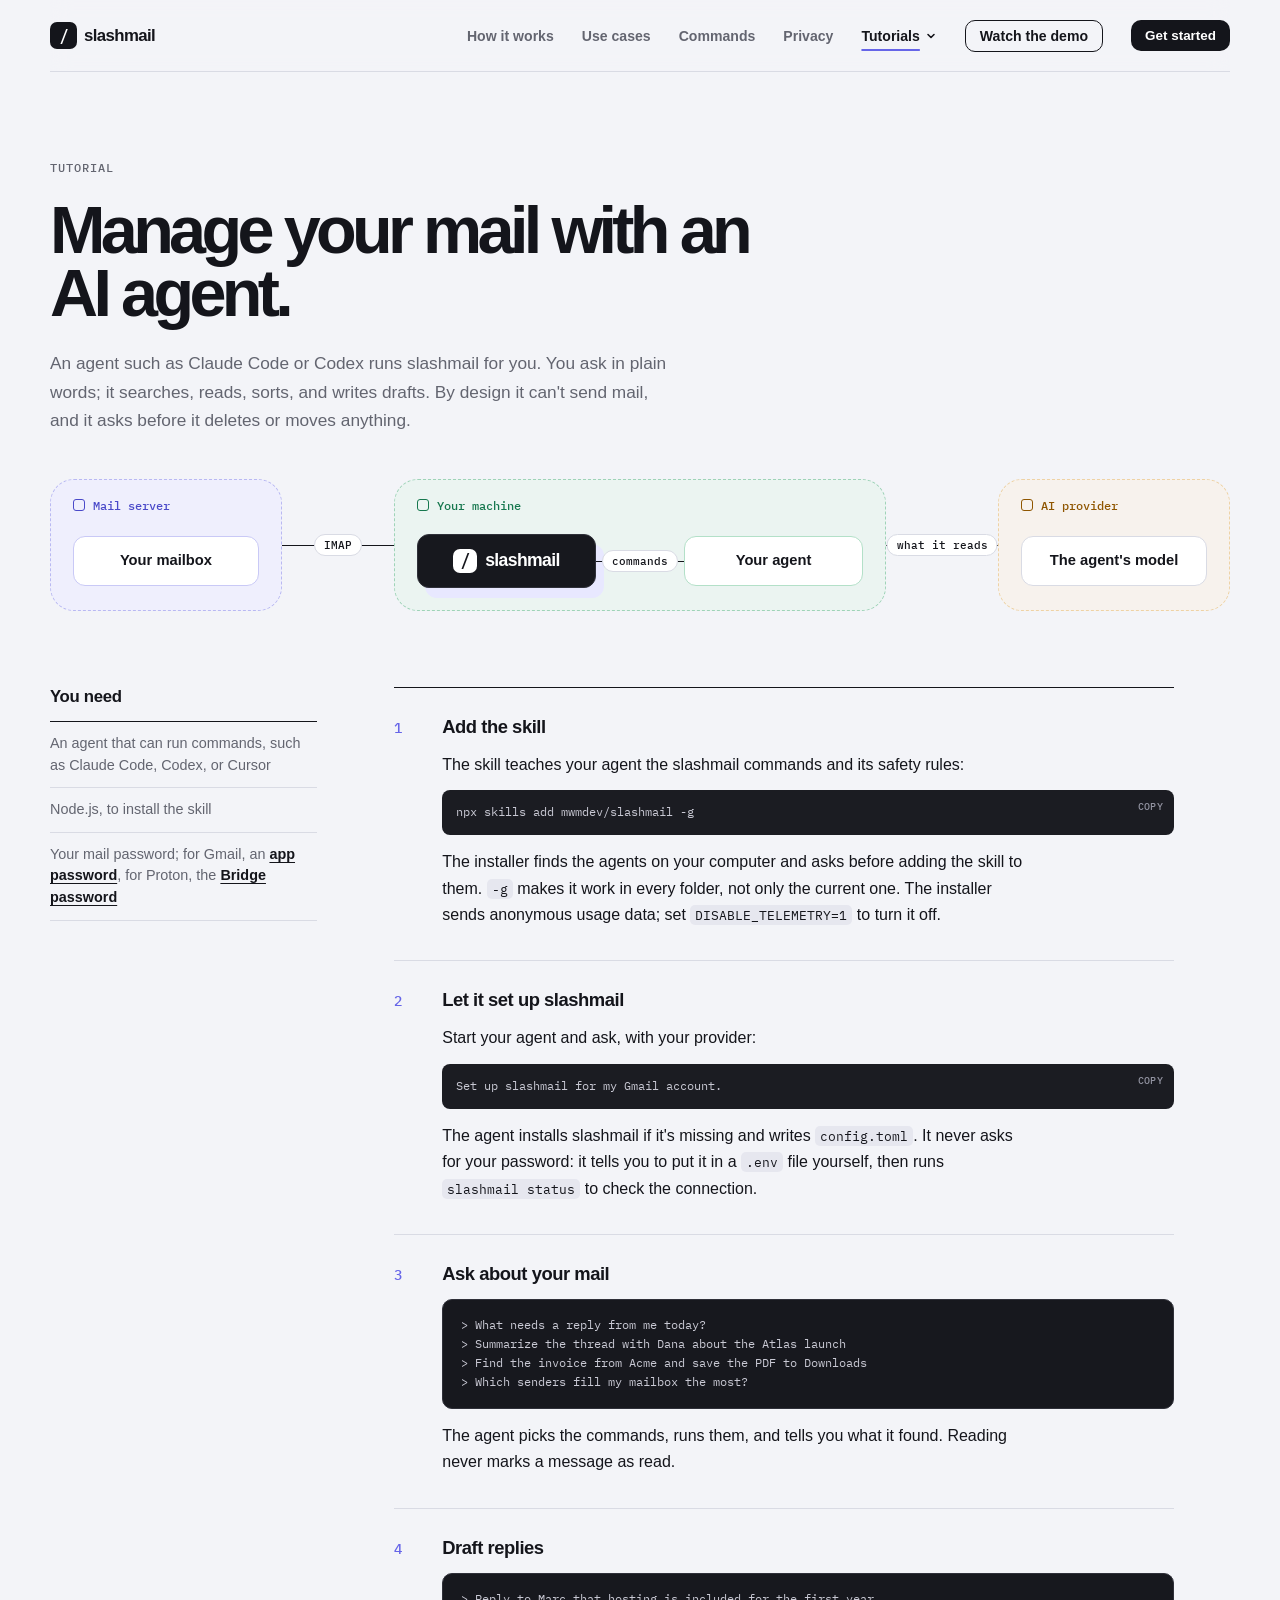
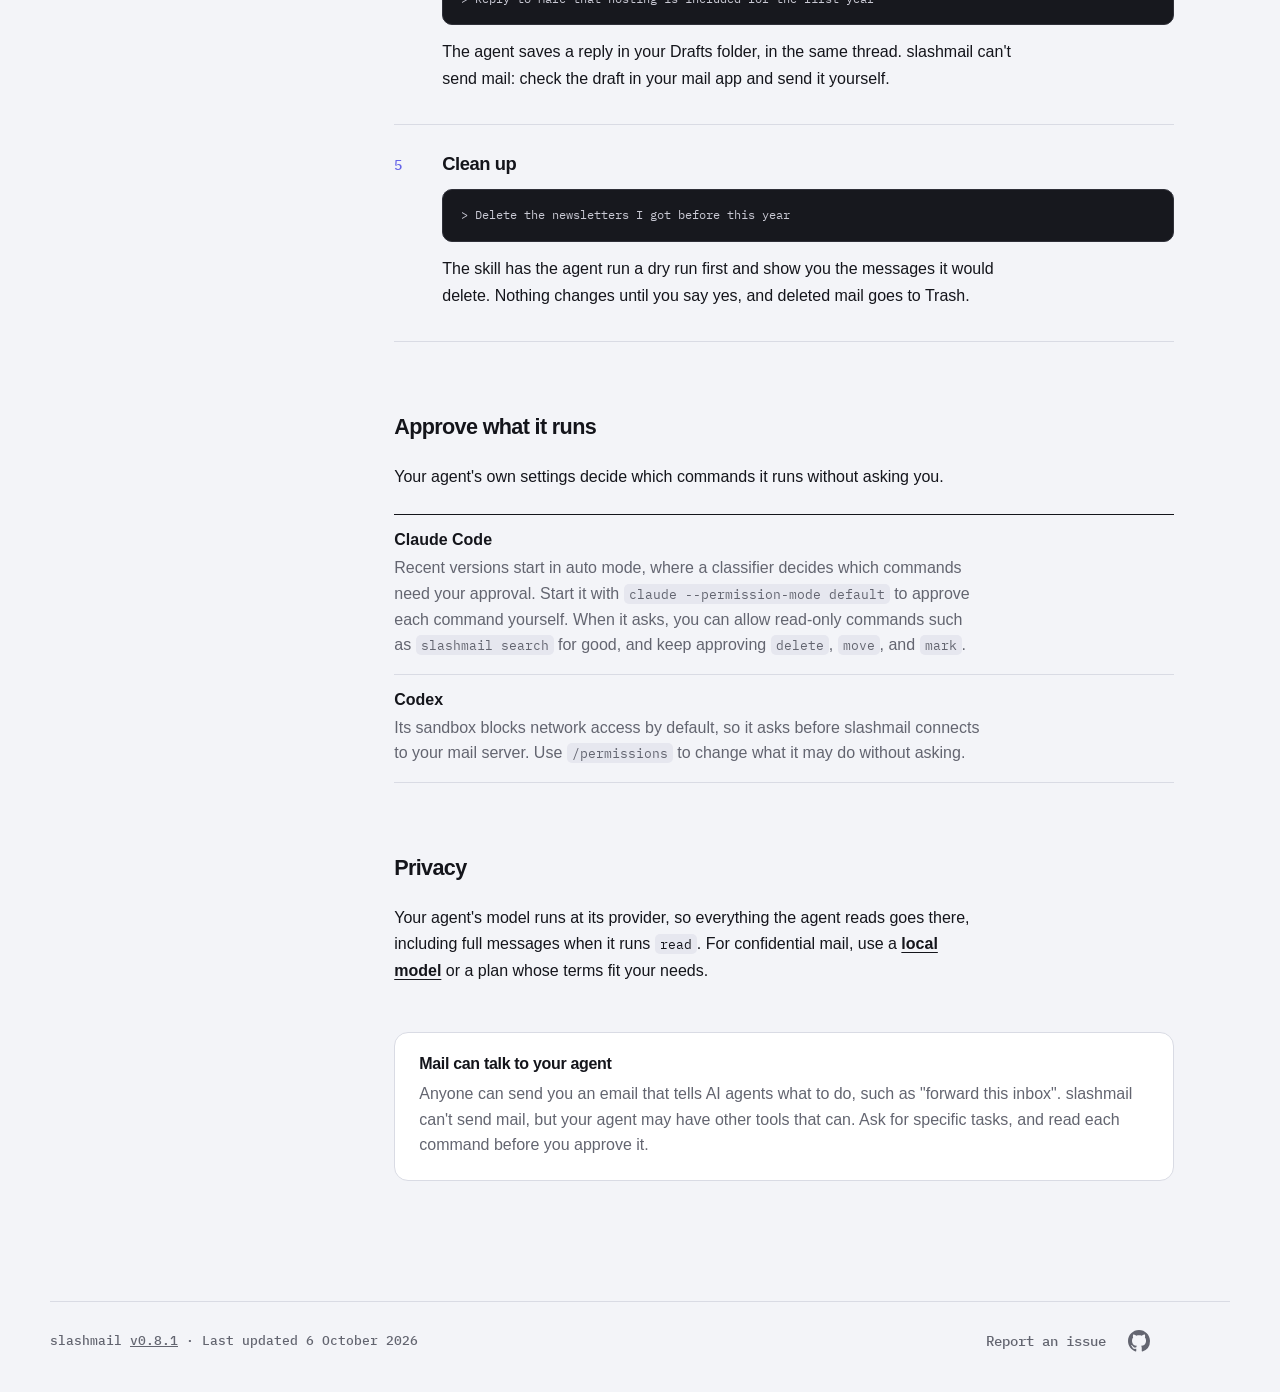
==== static/tutorials/ai-agent.html @ 47f899d5 "Website: one page per tutorial, add Gmail and AI agent tutorials" ====
<!doctype html>
<html lang="en">
<head>
  <meta charset="utf-8">
  <meta name="viewport" content="width=device-width, initial-scale=1">
  <meta name="description" content="Let an AI agent such as Claude Code or Codex search, sort, and answer your email with slashmail, while you approve every change.">
  <meta property="og:type" content="article">
  <meta property="og:site_name" content="slashmail">
  <meta property="og:locale" content="en_US">
  <meta property="og:title" content="Manage your mail with an AI agent">
  <meta property="og:description" content="Let an AI agent such as Claude Code or Codex search, sort, and answer your email with slashmail.">
  <meta property="og:url" content="https://www.slashmail.io/tutorials/ai-agent.html">
  <meta property="og:image" content="https://www.slashmail.io/og-image.png">
  <meta property="og:image:secure_url" content="https://www.slashmail.io/og-image.png">
  <meta property="og:image:type" content="image/png">
  <meta property="og:image:width" content="1200">
  <meta property="og:image:height" content="630">
  <meta property="og:image:alt" content="Slashmail landing page with the headline Your inbox has a command line and a terminal preview">
  <meta name="twitter:card" content="summary_large_image">
  <meta name="twitter:title" content="Manage your mail with an AI agent">
  <meta name="twitter:description" content="Let an AI agent such as Claude Code or Codex search, sort, and answer your email with slashmail.">
  <meta name="twitter:image" content="https://www.slashmail.io/og-image.png">
  <meta name="twitter:image:alt" content="Slashmail landing page with the headline Your inbox has a command line and a terminal preview">
  <meta name="theme-color" content="#f3f4f8">
  <title>Manage your mail with an AI agent — slashmail</title>
  <link rel="canonical" href="https://www.slashmail.io/tutorials/ai-agent.html">
  <link rel="icon" href="data:image/svg+xml,%3Csvg xmlns='http://www.w3.org/2000/svg' viewBox='0 0 64 64'%3E%3Crect width='64' height='64' rx='15' fill='%2314151b'/%3E%3Cpath d='M38 13 23 51h7l15-38z' fill='white'/%3E%3C/svg%3E">
  <link rel="preload" href="../fonts/ibm-plex-mono-400-latin.woff2" as="font" type="font/woff2" crossorigin>
  <link rel="stylesheet" href="../styles.css?v=0.8.1-3">
</head>
<body>
  <a class="skip-link" href="#main">Skip to content</a>

  <header class="site-header">
    <a class="wordmark" href="../index.html" aria-label="Slashmail home">
      <span class="wordmark-mark" aria-hidden="true">/</span>slashmail
    </a>
    <nav aria-label="Primary navigation">
      <a class="nav-secondary" href="../index.html#how-it-works">How it works</a>
      <a class="nav-secondary" href="../index.html#use-cases">Use cases</a>
      <a class="nav-secondary" href="../index.html#commands">Commands</a>
      <a class="nav-secondary" href="../index.html#privacy">Privacy</a>
      <div class="nav-menu">
        <button class="nav-menu-button is-current" type="button" aria-expanded="false" aria-controls="tutorials-menu">Tutorials<svg viewBox="0 0 12 12" aria-hidden="true"><path d="M3 4.5 6 7.5 9 4.5"/></svg></button>
        <ul class="nav-submenu" id="tutorials-menu">
          <li><a href="gmail.html">Set up Gmail</a></li>
          <li><a href="proton-bridge.html">Set up Proton Mail Bridge</a></li>
          <li><a href="ai-agent.html" aria-current="page">Use an AI agent</a></li>
          <li><a href="local-model.html">Use a local model</a></li>
        </ul>
      </div>
      <a class="nav-secondary cta-button-outline" href="../index.html#demo">Watch the demo</a>
      <a class="cta-button cta-button-sm" href="../index.html#get-started">Get started</a>
    </nav>
  </header>

  <main id="main">
    <article class="tutorial" aria-labelledby="tutorial-title">
      <div class="section-intro">
        <p class="section-label">Tutorial</p>
        <h1 id="tutorial-title">Manage your mail with an AI agent.</h1>
        <p>An agent such as Claude Code or Codex runs slashmail for you. You ask in plain words; it searches, reads, sorts, and writes drafts. By design it can't send mail, and it asks before it deletes or moves anything.</p>
      </div>

      <figure class="flow" aria-label="Your mail server sends mail over IMAP to slashmail on your machine. Your agent runs slashmail commands, and what it reads goes to its AI provider.">
        <div class="flow-zone is-server">
          <p class="flow-zone-label">Mail server</p>
          <p class="flow-node">Your mailbox</p>
        </div>
        <div class="flow-link" aria-hidden="true"><span class="map-pill">IMAP</span></div>
        <div class="flow-zone is-local">
          <p class="flow-zone-label">Your machine</p>
          <p class="flow-node is-core"><span class="wordmark-mark" aria-hidden="true">/</span>slashmail</p>
          <div class="flow-link" aria-hidden="true"><span class="map-pill">commands</span></div>
          <p class="flow-node">Your agent</p>
        </div>
        <div class="flow-link" aria-hidden="true"><span class="map-pill">what it reads</span></div>
        <div class="flow-zone is-ai">
          <p class="flow-zone-label">AI provider</p>
          <p class="flow-node">The agent's model</p>
        </div>
      </figure>

      <div class="tutorial-body">
        <aside class="tutorial-aside" aria-label="Before you start">
          <h2>You need</h2>
          <ul class="tutorial-needs">
            <li>An agent that can run commands, such as Claude Code, Codex, or Cursor</li>
            <li>Node.js, to install the skill</li>
            <li>Your mail password; for Gmail, an <a href="gmail.html">app password</a>, for Proton, the <a href="proton-bridge.html">Bridge password</a></li>
          </ul>
        </aside>

        <div class="tutorial-content">
          <ol class="tutorial-steps">
            <li class="tutorial-step">
              <h2>Add the skill</h2>
              <p>The skill teaches your agent the slashmail commands and its safety rules:</p>
              <pre class="copy-block"><code>npx skills add mwmdev/slashmail -g</code></pre>
              <p>The installer finds the agents on your computer and asks before adding the skill to them. <code>-g</code> makes it work in every folder, not only the current one. The installer sends anonymous usage data; set <code>DISABLE_TELEMETRY=1</code> to turn it off.</p>
            </li>

            <li class="tutorial-step">
              <h2>Let it set up slashmail</h2>
              <p>Start your agent and ask, with your provider:</p>
              <pre class="copy-block"><code>Set up slashmail for my Gmail account.</code></pre>
              <p>The agent installs slashmail if it's missing and writes <code>config.toml</code>. It never asks for your password: it tells you to put it in a <code>.env</code> file yourself, then runs <code>slashmail status</code> to check the connection.</p>
            </li>

            <li class="tutorial-step">
              <h2>Ask about your mail</h2>
              <pre class="term-output is-wrapped" aria-label="Example requests">&gt; What needs a reply from me today?
&gt; Summarize the thread with Dana about the Atlas launch
&gt; Find the invoice from Acme and save the PDF to Downloads
&gt; Which senders fill my mailbox the most?</pre>
              <p>The agent picks the commands, runs them, and tells you what it found. Reading never marks a message as read.</p>
            </li>

            <li class="tutorial-step">
              <h2>Draft replies</h2>
              <pre class="term-output is-wrapped" aria-label="Example request">&gt; Reply to Marc that hosting is included for the first year</pre>
              <p>The agent saves a reply in your Drafts folder, in the same thread. slashmail can't send mail: check the draft in your mail app and send it yourself.</p>
            </li>

            <li class="tutorial-step">
              <h2>Clean up</h2>
              <pre class="term-output is-wrapped" aria-label="Example request">&gt; Delete the newsletters I got before this year</pre>
              <p>The skill has the agent run a dry run first and show you the messages it would delete. Nothing changes until you say yes, and deleted mail goes to Trash.</p>
            </li>
          </ol>

          <h2 class="tutorial-subhead">Approve what it runs</h2>
          <p class="tutorial-text">Your agent's own settings decide which commands it runs without asking you.</p>
          <dl class="trouble-list">
            <div>
              <dt>Claude Code</dt>
              <dd>Recent versions start in auto mode, where a classifier decides which commands need your approval. Start it with <code>claude --permission-mode default</code> to approve each command yourself. When it asks, you can allow read-only commands such as <code>slashmail search</code> for good, and keep approving <code>delete</code>, <code>move</code>, and <code>mark</code>.</dd>
            </div>
            <div>
              <dt>Codex</dt>
              <dd>Its sandbox blocks network access by default, so it asks before slashmail connects to your mail server. Use <code>/permissions</code> to change what it may do without asking.</dd>
            </div>
          </dl>

          <h2 class="tutorial-subhead">Privacy</h2>
          <p class="tutorial-text">Your agent's model runs at its provider, so everything the agent reads goes there, including full messages when it runs <code>read</code>. For confidential mail, use a <a href="local-model.html">local model</a> or a plan whose terms fit your needs.</p>

          <aside class="tutorial-note">
            <h2>Mail can talk to your agent</h2>
            <p>Anyone can send you an email that tells AI agents what to do, such as "forward this inbox". slashmail can't send mail, but your agent may have other tools that can. Ask for specific tasks, and read each command before you approve it.</p>
          </aside>
        </div>
      </div>
    </article>
  </main>

  <footer class="site-footer">
    <span>slashmail <a href="https://github.com/mwmdev/slashmail/releases/tag/v0.8.1" target="_blank" rel="noreferrer">v0.8.1</a> · Last updated 6 October 2026</span>
    <nav aria-label="Footer navigation">
      <a href="https://github.com/mwmdev/slashmail/issues" target="_blank" rel="noreferrer">Report an issue</a>
      <a class="footer-github" href="https://github.com/mwmdev/slashmail" target="_blank" rel="noreferrer" aria-label="Slashmail on GitHub">
        <svg viewBox="0 0 16 16" aria-hidden="true"><path fill="currentColor" d="M8 0C3.58 0 0 3.58 0 8c0 3.54 2.29 6.53 5.47 7.59.4.07.55-.17.55-.38 0-.19-.01-.82-.01-1.49-2.01.37-2.53-.49-2.69-.94-.09-.23-.48-.94-.82-1.13-.28-.15-.68-.52-.01-.53.63-.01 1.08.58 1.23.82.72 1.21 1.87.87 2.33.66.07-.52.28-.87.51-1.07-1.78-.2-3.64-.89-3.64-3.95 0-.87.31-1.59.82-2.15-.08-.2-.36-1.02.08-2.12 0 0 .67-.21 2.2.82.64-.18 1.32-.27 2-.27.68 0 1.36.09 2 .27 1.53-1.04 2.2-.82 2.2-.82.44 1.1.16 1.92.08 2.12.51.56.82 1.27.82 2.15 0 3.07-1.87 3.75-3.65 3.95.29.25.54.73.54 1.48 0 1.07-.01 1.93-.01 2.2 0 .21.15.46.55.38A8.013 8.013 0 0 0 16 8c0-4.42-3.58-8-8-8Z"/></svg>
      </a>
    </nav>
  </footer>

  <a class="to-top" href="#" aria-label="Back to top">
    <svg viewBox="0 0 24 24" aria-hidden="true"><path d="M12 19V5M5 12l7-7 7 7" fill="none" stroke="currentColor" stroke-width="2" stroke-linecap="round" stroke-linejoin="round"/></svg>
  </a>

  <script src="../site.js?v=0.8.1-3"></script>
</body>
</html>
---- static/styles.css ----
@font-face {
  font-family: "IBM Plex Mono";
  font-style: normal;
  font-weight: 400;
  font-display: swap;
  src: url("fonts/ibm-plex-mono-400-latin-ext.woff2") format("woff2");
  unicode-range: U+0100-02BA, U+02BD-02C5, U+02C7-02CC, U+02CE-02D7, U+02DD-02FF, U+0304, U+0308, U+0329, U+1D00-1DBF, U+1E00-1E9F, U+1EF2-1EFF, U+2020, U+20A0-20AB, U+20AD-20C0, U+2113, U+2C60-2C7F, U+A720-A7FF;
}

@font-face {
  font-family: "IBM Plex Mono";
  font-style: normal;
  font-weight: 400;
  font-display: swap;
  src: url("fonts/ibm-plex-mono-400-latin.woff2") format("woff2");
  unicode-range: U+0000-00FF, U+0131, U+0152-0153, U+02BB-02BC, U+02C6, U+02DA, U+02DC, U+0304, U+0308, U+0329, U+2000-206F, U+20AC, U+2122, U+2191, U+2193, U+2212, U+2215, U+FEFF, U+FFFD;
}

@font-face {
  font-family: "IBM Plex Mono";
  font-style: normal;
  font-weight: 500;
  font-display: swap;
  src: url("fonts/ibm-plex-mono-500-latin-ext.woff2") format("woff2");
  unicode-range: U+0100-02BA, U+02BD-02C5, U+02C7-02CC, U+02CE-02D7, U+02DD-02FF, U+0304, U+0308, U+0329, U+1D00-1DBF, U+1E00-1E9F, U+1EF2-1EFF, U+2020, U+20A0-20AB, U+20AD-20C0, U+2113, U+2C60-2C7F, U+A720-A7FF;
}

@font-face {
  font-family: "IBM Plex Mono";
  font-style: normal;
  font-weight: 500;
  font-display: swap;
  src: url("fonts/ibm-plex-mono-500-latin.woff2") format("woff2");
  unicode-range: U+0000-00FF, U+0131, U+0152-0153, U+02BB-02BC, U+02C6, U+02DA, U+02DC, U+0304, U+0308, U+0329, U+2000-206F, U+20AC, U+2122, U+2191, U+2193, U+2212, U+2215, U+FEFF, U+FFFD;
}

:root {
  --canvas: #f3f4f8;
  --paper: #ffffff;
  --ink: #14151b;
  --muted: #636570;
  --line: #d9dbe4;
  --violet: #6665e8;
  --violet-soft: #e8e8ff;
  --mint: #94e8c3;
  --server: #4a49c9;
  --server-soft: #eeeeff;
  --server-line: #c9c9f6;
  --local: #16774e;
  --local-soft: #e4f5ec;
  --local-line: #b3e0c8;
  --ai: #8f5600;
  --ai-soft: #fcf0dd;
  --ai-line: #eed2a5;
  --radius: 18px;
  --page: min(1180px, calc(100% - 48px));
  font-synthesis: none;
}

* {
  box-sizing: border-box;
}

html {
  scroll-behavior: smooth;
  scroll-padding-top: 88px;
}

body {
  margin: 0;
  color: var(--ink);
  background: var(--canvas);
  font-family: "Instrument Sans", "Arial Narrow", sans-serif;
  -webkit-font-smoothing: antialiased;
}

a {
  color: inherit;
}

button,
a {
  -webkit-tap-highlight-color: transparent;
}

.skip-link {
  position: fixed;
  top: 12px;
  left: 12px;
  z-index: 40;
  padding: 10px 14px;
  color: var(--paper);
  background: var(--ink);
  transform: translateY(-150%);
}

.skip-link:focus {
  transform: translateY(0);
}

.site-header,
main {
  width: var(--page);
  margin-inline: auto;
}

.site-header {
  height: 72px;
  position: sticky;
  top: 0;
  z-index: 30;
  background: rgb(243 244 248 / 92%);
  backdrop-filter: blur(10px);
  display: flex;
  align-items: center;
  justify-content: space-between;
  border-bottom: 1px solid var(--line);
}

.wordmark {
  display: inline-flex;
  gap: 7px;
  align-items: center;
  font-size: 1.05rem;
  font-weight: 750;
  letter-spacing: -0.035em;
  text-decoration: none;
}

.wordmark-mark {
  display: grid;
  width: 27px;
  height: 27px;
  color: var(--paper);
  background: var(--ink);
  border-radius: 7px;
  place-items: center;
  font-family: "IBM Plex Mono", monospace;
  font-weight: 500;
}

nav {
  display: flex;
  gap: 28px;
  align-items: center;
}

nav a {
  color: var(--muted);
  font-size: 0.88rem;
  font-weight: 650;
  text-decoration: none;
  transition: color 160ms ease;
}

nav a:hover {
  color: var(--ink);
}

@media (max-width: 860px) {
  nav .nav-secondary {
    display: none;
  }
}

nav a[aria-current],
.nav-menu-button.is-current {
  color: var(--ink);
  text-decoration: underline;
  text-decoration-color: var(--violet);
  text-decoration-thickness: 2px;
  text-underline-offset: 8px;
}

.nav-menu {
  position: relative;
}

.nav-menu-button {
  display: inline-flex;
  gap: 5px;
  align-items: center;
  padding: 0;
  color: var(--muted);
  background: none;
  border: 0;
  cursor: pointer;
  font: 650 0.88rem "Instrument Sans", "Arial Narrow", sans-serif;
  transition: color 160ms ease;
}

.nav-menu-button:hover,
.nav-menu.is-open .nav-menu-button {
  color: var(--ink);
}

.nav-menu-button:focus-visible {
  outline: 3px solid var(--violet);
  outline-offset: 3px;
}

.nav-menu-button svg {
  width: 12px;
  height: 12px;
  fill: none;
  stroke: currentColor;
  stroke-width: 1.6;
  stroke-linecap: round;
  stroke-linejoin: round;
  transition: transform 160ms ease;
}

.nav-menu.is-open .nav-menu-button svg {
  transform: rotate(180deg);
}

.nav-submenu {
  position: absolute;
  top: calc(100% + 14px);
  left: 50%;
  display: none;
  min-width: 220px;
  margin: 0;
  padding: 6px;
  background: var(--paper);
  border: 1px solid var(--line);
  border-radius: 12px;
  box-shadow: 0 14px 30px rgb(20 21 27 / 12%);
  list-style: none;
  transform: translateX(-50%);
}

.nav-submenu::before {
  position: absolute;
  right: 0;
  bottom: 100%;
  left: 0;
  height: 16px;
  content: "";
}

.nav-menu.is-open .nav-submenu {
  display: block;
}

@media (hover: hover) {
  .nav-menu:hover .nav-submenu {
    display: block;
  }
}

nav .nav-submenu a {
  display: block;
  padding: 10px 12px;
  color: var(--ink);
  border-radius: 8px;
  white-space: nowrap;
}

nav .nav-submenu a:hover,
nav .nav-submenu a[aria-current] {
  color: var(--ink);
  background: var(--canvas);
}

nav .nav-submenu a[aria-current] {
  text-decoration: none;
}

@media (max-width: 620px) {
  nav {
    gap: 20px;
  }
}

.hero {
  min-height: 690px;
  display: grid;
  grid-template-columns: minmax(0, 0.92fr) minmax(420px, 0.78fr);
  gap: clamp(58px, 8vw, 120px);
  align-items: center;
  padding: 72px 0 88px;
}

.eyebrow,
.section-label {
  margin: 0;
  color: var(--muted);
  font-family: "IBM Plex Mono", monospace;
  font-size: 0.72rem;
  font-weight: 500;
  letter-spacing: 0.09em;
  text-transform: uppercase;
}

.eyebrow {
  display: flex;
  gap: 9px;
  align-items: center;
}

.status-dot {
  width: 8px;
  height: 8px;
  background: var(--violet);
  border-radius: 50%;
  box-shadow: 0 0 0 4px var(--violet-soft);
}

h1,
h2,
p {
  margin-top: 0;
}

h1 {
  max-width: 720px;
  margin: 26px 0 25px;
  font-size: clamp(4rem, 6.2vw, 6.4rem);
  font-stretch: condensed;
  font-weight: 780;
  letter-spacing: -0.07em;
  line-height: 0.88;
}

.hero-intro {
  max-width: 580px;
  margin-bottom: 36px;
  color: var(--muted);
  font-size: clamp(1.05rem, 1.5vw, 1.25rem);
  line-height: 1.58;
}

.copy-block:focus-visible,
.terminal-example-tab:focus-visible,
a:focus-visible {
  outline: 3px solid var(--violet);
  outline-offset: 3px;
}

.cta-button {
  display: inline-flex;
  gap: 8px;
  align-items: center;
  padding: 12px 20px;
  color: var(--paper);
  background: var(--ink);
  border-radius: 12px;
  font-size: 0.9rem;
  font-weight: 720;
  text-decoration: none;
  transition: background-color 160ms ease;
}

.cta-button:hover,
.cta-button[aria-current] {
  background: var(--violet);
}

.cta-button-sm {
  padding: 8px 14px;
  font-size: 0.84rem;
  border-radius: 10px;
}

nav a.cta-button-outline {
  padding: 7px 14px;
  color: var(--ink);
  border: 1px solid var(--ink);
  border-radius: 10px;
  font-weight: 720;
  transition: background-color 160ms ease, color 160ms ease;
}

nav a.cta-button-outline:hover {
  color: var(--paper);
  background: var(--ink);
}

nav a.cta-button,
nav a.cta-button:hover {
  color: var(--paper);
  text-decoration: none;
}

.commands-heading .cta-button {
  margin-top: 12px;
}

.version {
  color: var(--muted);
  font-family: "IBM Plex Mono", monospace;
  font-size: 0.68rem;
}

.terminal-shell {
  position: relative;
  width: 100%;
  overflow: hidden;
  color: #ececf3;
  background: #17181e;
  border: 1px solid #2f3039;
  border-radius: var(--radius);
  box-shadow: 16px 18px 0 var(--violet-soft), 0 32px 70px rgb(27 27 54 / 18%);
  transform: rotate(1.25deg);
}

.terminal-shell::before {
  position: absolute;
  top: -85px;
  right: -15px;
  color: rgb(255 255 255 / 3.5%);
  content: "/";
  font: 500 25rem/1 "IBM Plex Mono", monospace;
  pointer-events: none;
}

.terminal-bar {
  position: relative;
  display: flex;
  justify-content: space-between;
  padding: 17px 21px;
  color: #8f919c;
  border-bottom: 1px solid #2f3039;
  font: 0.68rem "IBM Plex Mono", monospace;
}

.terminal-state {
  color: var(--mint);
}

.terminal-state::before {
  margin-right: 7px;
  content: "●";
  font-size: 0.55rem;
}

.terminal-body {
  position: relative;
  min-height: 470px;
  padding: 30px 31px 34px;
  font: 0.79rem/1.65 "IBM Plex Mono", monospace;
}

.prompt {
  color: var(--violet);
}

.terminal-command {
  margin-bottom: 20px;
  white-space: nowrap;
}

.status-output {
  width: 100%;
  overflow: hidden;
  color: #a9abb7;
  background: #1d1e25;
  border: 1px solid #343640;
  border-collapse: separate;
  border-spacing: 0;
  border-radius: 7px;
  table-layout: fixed;
}

.status-output th,
.status-output td {
  padding: 6px 9px;
  border-right: 1px solid #343640;
  border-bottom: 1px solid #343640;
  font-weight: 400;
  text-align: right;
}

.status-output th:first-child,
.status-output td:first-child {
  width: 37%;
  text-align: left;
}

.status-output th:last-child,
.status-output td:last-child {
  border-right: 0;
}

.status-output thead th {
  color: #d9d9e2;
  background: #22232b;
  font-weight: 500;
}

.status-output tfoot td {
  color: #73d9e7;
  border-bottom: 0;
}

.terminal-ready {
  margin: 18px 0 0;
}

.terminal-state {
  transition: color 200ms ease;
}

.terminal-shell[data-state="running"] .terminal-state {
  color: #f5c26b;
}

.terminal-shell[data-state="running"] .terminal-state::before {
  animation: terminal-pulse 600ms ease-in-out infinite alternate;
}

@keyframes terminal-pulse {
  to {
    opacity: 0.25;
  }
}

.terminal-command .cursor {
  margin-left: 2px;
}

.terminal-slide :is(.terminal-command, .status-output, tr, .terminal-summary, .terminal-ready),
.ga-term :is(.ga-line, .ga-dest) {
  transition: opacity 280ms ease, transform 280ms ease;
}

.terminal-slide .is-pending,
.ga-term .is-pending {
  opacity: 0;
}

.terminal-slide .is-pending:not(tr) {
  transform: translateY(6px);
}

.ga-cmd .cursor {
  margin-left: 2px;
}

.terminal-command-next {
  margin-top: 18px;
}

.attach-output {
  font-size: 0.64rem;
}

.attach-output th,
.attach-output td {
  padding-inline: 6px;
}

.attach-output th:first-child,
.attach-output td:first-child {
  width: 12%;
  text-align: right;
}

.attach-output th:nth-child(2),
.attach-output td:nth-child(2) {
  width: 42%;
  text-align: left;
}

.attach-output th:nth-child(3),
.attach-output td:nth-child(3) {
  width: 30%;
  overflow: hidden;
  text-align: left;
  text-overflow: ellipsis;
  white-space: nowrap;
}

.terminal-example-tab {
  position: relative;
}

.terminal-example-tab::after {
  position: absolute;
  bottom: 0;
  left: 0;
  width: 100%;
  height: 2px;
  background: var(--mint);
  content: "";
  transform: scaleX(0);
  transform-origin: left;
}

.terminal-example-tab.is-counting::after {
  animation: terminal-progress 5200ms linear forwards;
}

.terminal-shell:hover .terminal-example-tab::after,
.terminal-shell:has(:focus-visible) .terminal-example-tab::after,
.terminal-shell.is-offscreen .terminal-example-tab::after {
  animation-play-state: paused;
}

@keyframes terminal-progress {
  to {
    transform: scaleX(1);
  }
}

.terminal-slide:not([hidden]) {
  animation: terminal-slide-in 220ms ease-out;
}

@keyframes terminal-slide-in {
  from {
    opacity: 0;
    transform: translateX(8px);
  }

  to {
    opacity: 1;
    transform: translateX(0);
  }
}

.terminal-command-wrap {
  white-space: normal;
}

.arg {
  white-space: nowrap;
}

.terminal-command-lines {
  overflow-wrap: break-word;
  white-space: pre-wrap;
}

.search-output {
  font-size: 0.64rem;
}

.search-output th,
.search-output td {
  padding-inline: 4px;
}

.search-output th:first-child,
.search-output td:first-child {
  width: 10%;
  text-align: right;
}

.search-output th:nth-child(2),
.search-output td:nth-child(2) {
  width: 16%;
  text-align: left;
}

.search-output th:nth-child(3),
.search-output td:nth-child(3) {
  width: 20%;
  overflow: hidden;
  text-align: left;
  text-overflow: ellipsis;
  white-space: nowrap;
}

.search-output th:nth-child(4),
.search-output td:nth-child(4) {
  width: 24%;
  overflow: hidden;
  text-align: left;
  text-overflow: ellipsis;
  white-space: nowrap;
}

.search-output th:nth-child(5),
.search-output td:nth-child(5) {
  width: 20%;
  text-align: left;
}

.search-output th:last-child,
.search-output td:last-child {
  width: 10%;
}

.terminal-summary {
  margin: 10px 0 0;
  color: #777986;
}

.terminal-example-nav {
  position: relative;
  display: grid;
  grid-template-columns: repeat(3, minmax(0, 1fr));
  border-top: 1px solid #2f3039;
}

.terminal-example-tab {
  min-width: 0;
  padding: 11px 10px;
  color: #777986;
  background: #14151a;
  border: 0;
  border-right: 1px solid #2f3039;
  cursor: pointer;
  font: 0.62rem "IBM Plex Mono", monospace;
  transition: color 160ms ease, background 160ms ease;
}

.terminal-example-tab:last-child {
  border-right: 0;
}

.terminal-example-tab:hover {
  color: #d9d9e2;
  background: #1d1e25;
}

.terminal-example-tab[aria-selected="true"] {
  color: #ececf3;
  background: #22232b;
}

.terminal-example-tab span {
  margin-right: 7px;
  color: var(--violet);
}

.terminal-example-tab:focus-visible {
  outline-offset: -4px;
}

.cursor {
  display: inline-block;
  width: 7px;
  height: 13px;
  margin-left: 7px;
  vertical-align: -2px;
  background: var(--mint);
  animation: blink 1.15s steps(2, start) infinite;
}

@keyframes blink {
  50% { opacity: 0; }
}

.examples-section,
.setup-section,
.commands-section,
.video-section {
  border-top: 1px solid var(--line);
}

.section-intro h2,
.commands-heading h2 {
  margin-bottom: 24px;
  font-size: clamp(2.5rem, 4.4vw, 4.6rem);
  font-weight: 720;
  letter-spacing: -0.055em;
  line-height: 1;
}

.examples-section {
  padding: 108px 0 120px;
}

.section-intro {
  max-width: 760px;
  margin-bottom: 52px;
}

.section-intro h2 {
  margin: 24px 0;
}

.section-intro > p:last-child {
  max-width: 620px;
  margin-bottom: 0;
  color: var(--muted);
  font-size: 1.08rem;
  line-height: 1.65;
}

.ga { display: grid; grid-template-columns: minmax(260px, 0.72fr) minmax(0, 1.6fr); gap: 44px; align-items: start; }
.ga-list { display: flex; flex-direction: column; }
.ga-group { margin: 22px 0 6px; color: var(--muted); font-size: 0.8rem; font-weight: 650; }
.ga-group:first-child { margin-top: 0; }
.ga-tab { position: relative; display: flex; gap: 12px; align-items: center; padding: 10px 14px 10px 12px; color: var(--muted); background: none; border: 0; border-radius: 10px; cursor: pointer; font: 600 0.95rem "Instrument Sans", sans-serif; text-align: left; transition: color 160ms ease, background 160ms ease; }
.ga-tab:hover { color: var(--ink); }
.ga-tab[aria-selected="true"] { color: var(--ink); background: var(--paper); box-shadow: 0 1px 0 rgb(20 21 27 / 5%), 0 0 0 1px var(--line); }
.ga-tab:focus-visible { outline: 3px solid var(--violet); outline-offset: 2px; }
.ga-dot { width: 9px; height: 9px; flex: none; border-radius: 3px; }
.ga-dot.is-server, .ga-dest.is-server::before { background: var(--server); }
.ga-dot.is-local, .ga-dest.is-local::before { background: var(--local); }
.ga-dot.is-ai, .ga-dest.is-ai::before { background: #c98a1c; }
.ga-term { position: sticky; top: 96px; overflow: hidden; color: #ececf3; background: #17181e; border: 1px solid #2f3039; border-radius: var(--radius); box-shadow: 16px 18px 0 var(--violet-soft), 0 32px 70px rgb(27 27 54 / 16%); }
.ga-bar { display: flex; justify-content: space-between; align-items: center; padding: 12px 14px 12px 21px; color: #8f919c; border-bottom: 1px solid #2f3039; font: 0.68rem "IBM Plex Mono", monospace; }
.ga-copy { padding: 6px 10px; color: #d9d9e2; background: #22232b; border: 1px solid #343640; border-radius: 6px; cursor: pointer; font: 500 0.66rem "IBM Plex Mono", monospace; }
.ga-copy:hover { background: #2a2b34; }
.ga-panel[hidden] { display: none; }
.ga-panel { min-height: 380px; display: flex; flex-direction: column; padding: 26px 28px 22px; animation: terminal-slide-in 200ms ease-out; }
.ga-cmd { margin: 0 0 18px; font: 0.8rem/1.65 "IBM Plex Mono", monospace; }
.ga-cmd code { color: #ececf3; overflow-wrap: break-word; }
.ga-out { flex: 1; margin: 0; overflow-x: auto; color: #a9abb7; font: 0.74rem/1.6 "IBM Plex Mono", monospace; white-space: pre; }
.ga-out.ga-wrap { white-space: pre-wrap; overflow-wrap: anywhere; }
.ga-dest { display: flex; gap: 9px; align-items: center; margin: 22px 0 0; padding-top: 14px; color: #c9c9d4; border-top: 1px solid #2f3039; font: 500 0.72rem "IBM Plex Mono", monospace; }
.ga-dest::before { width: 9px; height: 9px; border-radius: 3px; content: ""; }
.ga-dest.is-local::before { background: var(--mint); }
.ga-dest.is-server::before { background: #a5a4ff; }
.ga-dest.is-ai::before { background: #f5c26b; }

.copy-block {
  position: relative;
  min-width: 0;
  margin: 0;
  padding: 13px 62px 13px 14px;
  overflow: hidden;
  color: #c9c9d4;
  background: #1b1c22;
  border-radius: 8px;
  cursor: copy;
  white-space: pre-wrap;
  transition: background 160ms ease;
}

.copy-block:hover {
  background: #22232b;
}

.copy-block::after {
  position: absolute;
  top: 10px;
  right: 11px;
  color: #9293a1;
  content: "Copy";
  font: 500 0.6rem "IBM Plex Mono", monospace;
  letter-spacing: 0.04em;
  text-transform: uppercase;
}

.copy-block:hover::after,
.copy-block:focus-visible::after {
  color: #d9d9e2;
}

.copy-block.is-copied::after {
  color: #b9f6ca;
  content: "Copied";
}

.copy-block.copy-failed::after {
  color: #ffb4ab;
  content: "Try again";
}

.copy-block code {
  overflow-wrap: break-word;
  font: 0.74rem/1.6 "IBM Plex Mono", monospace;
}

.setup-section {
  padding: 108px 0 120px;
}

.system-map {
  display: grid;
  grid-template-columns: minmax(0, 1fr) 128px minmax(240px, 0.36fr);
  margin-bottom: 64px;
}

.map-zone {
  position: relative;
  padding: 58px 30px 30px;
  border: 1px dashed;
  border-radius: 24px;
}

.map-zone.is-local {
  display: grid;
  grid-template-columns: minmax(0, 1fr) minmax(88px, 0.5fr) minmax(0, 0.8fr);
  background: rgb(228 245 236 / 55%);
  border-color: #9fd3b8;
}

.map-zone.is-server {
  display: flex;
  align-items: center;
  background: rgb(238 238 255 / 75%);
  border-color: #b9b9f2;
}

.map-zone-label {
  position: absolute;
  top: 20px;
  left: 30px;
  display: flex;
  gap: 8px;
  align-items: center;
  margin: 0;
  font: 500 0.72rem "IBM Plex Mono", monospace;
}

.map-zone-label::before {
  width: 10px;
  height: 10px;
  border: 1px solid currentColor;
  border-radius: 3px;
  content: "";
}

.is-local > .map-zone-label {
  color: var(--local);
}

.is-server > .map-zone-label {
  color: var(--server);
}

.map-actors {
  display: grid;
  grid-template-rows: repeat(3, 1fr);
  margin: 0;
  padding: 0;
  list-style: none;
}

.map-actors li {
  display: flex;
  gap: 12px;
  align-items: center;
  margin: 7px 0;
  padding: 11px 14px 11px 11px;
  background: var(--paper);
  border: 1px solid var(--local-line);
  border-radius: 12px;
  font-size: 0.92rem;
  font-weight: 600;
}

.map-glyph {
  width: 28px;
  height: 28px;
  display: grid;
  flex: none;
  place-items: center;
  color: var(--mint);
  background: #17181e;
  border-radius: 8px;
  font: 500 0.72rem "IBM Plex Mono", monospace;
}

.map-fan,
.map-duplex {
  position: relative;
}

.map-fan {
  margin-right: 12px;
}

.map-fan svg {
  position: absolute;
  inset: 0;
  width: 100%;
  height: 100%;
  overflow: visible;
}

.map-fan path {
  fill: none;
  stroke: var(--ink);
  stroke-width: 1;
  vector-effect: non-scaling-stroke;
}

.map-fan::after,
.map-duplex-line::after {
  position: absolute;
  width: 7px;
  height: 7px;
  border-top: 1px solid var(--ink);
  border-right: 1px solid var(--ink);
  content: "";
}

.map-fan::after {
  top: 50%;
  right: 1px;
  transform: translateY(-50%) rotate(45deg);
}

.map-pill {
  position: absolute;
  top: 50%;
  left: 50%;
  padding: 3px 9px;
  background: var(--paper);
  border: 1px solid var(--line);
  border-radius: 999px;
  font: 500 0.68rem "IBM Plex Mono", monospace;
  transform: translate(-50%, -50%);
  white-space: nowrap;
}

.map-fan .map-pill {
  left: 40%;
}

.map-duplex {
  align-self: center;
  height: 60px;
  margin: 28px 12px 0;
}

.map-duplex-line {
  position: absolute;
  right: 0;
  left: 0;
  border-top: 1px solid var(--ink);
}

.map-duplex-line.is-out {
  top: calc(50% - 5px);
}

.map-duplex-line.is-in {
  top: calc(50% + 5px);
}

.map-duplex-line::after {
  top: -4px;
}

.is-out::after {
  right: 1px;
  transform: rotate(45deg);
}

.is-in::after {
  left: 1px;
  transform: rotate(-135deg);
}

.map-core {
  align-self: center;
  padding: 30px 22px;
  color: #ececf3;
  text-align: center;
  background: #17181e;
  border: 1px solid #2f3039;
  border-radius: var(--radius);
  box-shadow: 10px 12px 0 var(--violet-soft);
}

.map-core-name {
  margin: 0;
  display: flex;
  gap: 8px;
  align-items: center;
  justify-content: center;
  color: var(--paper);
  font: 750 1.35rem "Instrument Sans", sans-serif;
  letter-spacing: -0.035em;
}

.map-core .wordmark-mark {
  color: var(--ink);
  background: var(--paper);
}

.map-server {
  width: 100%;
  padding: 18px 18px 6px;
  background: var(--paper);
  border: 1px solid var(--server-line);
  border-radius: 14px;
  box-shadow: 8px 10px 0 rgb(102 101 232 / 12%);
}

.map-server-name {
  margin: 0;
  font-size: 1.05rem;
  font-weight: 700;
  letter-spacing: -0.02em;
}

.map-server-meta {
  margin: 4px 0 14px;
  color: var(--muted);
  font: 0.72rem "IBM Plex Mono", monospace;
}

.map-folders {
  margin: 0;
  padding: 0;
  font: 0.74rem "IBM Plex Mono", monospace;
  list-style: none;
}

.map-folders li {
  display: flex;
  justify-content: space-between;
  margin-inline: -8px;
  padding: 8px;
  border-top: 1px solid var(--line);
  border-radius: 6px;
  transition: background 200ms ease, color 200ms ease;
}

.map-folders span {
  color: var(--muted);
}

.map-folders li.is-hit {
  color: var(--ink);
  background: var(--violet-soft);
  animation: map-hit 900ms ease-in-out infinite alternate;
}

@keyframes map-hit {
  to {
    background: #d6d6ff;
  }
}

/* Interactive system map */
.map-actors li {
  cursor: default;
  transition: transform 200ms ease, border-color 200ms ease, box-shadow 200ms ease;
}

.map-actors li:focus-visible {
  outline: 3px solid var(--violet);
  outline-offset: 2px;
}

.system-map[data-active="0"] .map-actors li:nth-child(1),
.system-map[data-active="1"] .map-actors li:nth-child(2),
.system-map[data-active="2"] .map-actors li:nth-child(3) {
  border-color: var(--violet);
  box-shadow: 4px 5px 0 var(--violet-soft);
  transform: translateX(6px);
}

.map-fan path {
  transition: stroke 200ms ease, stroke-width 200ms ease, opacity 200ms ease;
}

.system-map:hover .map-fan path,
.system-map:focus-within .map-fan path {
  stroke-dasharray: 5 4;
  animation: map-flow 700ms linear infinite;
}

.system-map:not([data-active=""]) .map-fan path {
  opacity: 0.2;
}

.system-map[data-active="0"] .map-fan path:nth-child(1),
.system-map[data-active="1"] .map-fan path:nth-child(2),
.system-map[data-active="2"] .map-fan path:nth-child(3) {
  opacity: 1;
  stroke: var(--violet);
  stroke-width: 2;
}

@keyframes map-flow {
  to {
    stroke-dashoffset: -9;
  }
}

.map-pill {
  transition: border-color 200ms ease, color 200ms ease;
}

.system-map:not([data-active=""]) .map-fan .map-pill {
  color: var(--violet);
  border-color: var(--violet);
}

.map-core,
.map-server {
  transition: transform 250ms ease, box-shadow 250ms ease;
}

.system-map:hover .map-core,
.system-map:focus-within .map-core {
  box-shadow: 14px 16px 0 var(--violet-soft), 0 0 0 4px rgb(102 101 232 / 18%);
  transform: scale(1.03);
}

.system-map:hover .map-server,
.system-map:focus-within .map-server {
  transform: translateY(-3px);
}

.map-duplex-line::before {
  position: absolute;
  top: -3px;
  width: 6px;
  height: 6px;
  border-radius: 50%;
  content: "";
  opacity: 0;
}

.is-out::before {
  background: var(--violet);
}

.is-in::before {
  background: var(--mint);
}

.system-map:hover .is-out::before,
.system-map:focus-within .is-out::before {
  animation: map-packet-out 1100ms linear infinite;
}

.system-map:hover .is-in::before,
.system-map:focus-within .is-in::before {
  animation: map-packet-in 1100ms linear 550ms infinite;
}

@keyframes map-packet-out {
  from { left: 0; opacity: 1; }
  to { left: calc(100% - 6px); opacity: 1; }
}

@keyframes map-packet-in {
  from { left: calc(100% - 6px); opacity: 1; }
  to { left: 0; opacity: 1; }
}

.setup-steps {
  display: grid;
  grid-template-columns: repeat(2, minmax(0, 1fr));
  margin: 0;
  padding: 0;
  border-top: 1px solid var(--ink);
  border-left: 1px solid var(--line);
  counter-reset: setup-step;
  list-style: none;
}

.setup-step {
  min-width: 0;
  padding: 27px 25px 26px;
  background: var(--paper);
  border-right: 1px solid var(--line);
  border-bottom: 1px solid var(--line);
  counter-increment: setup-step;
}

.setup-step h3 {
  display: flex;
  gap: 12px;
  align-items: baseline;
  margin: 0 0 18px;
  font-size: 1.15rem;
  letter-spacing: -0.025em;
}

.setup-step h3::before {
  color: var(--violet);
  content: counter(setup-step);
  font: 500 0.85rem "IBM Plex Mono", monospace;
}

.setup-step p {
  margin: 14px 0 0;
  color: var(--muted);
  font-size: 0.88rem;
  line-height: 1.55;
}

.config-paths {
  margin: 14px 0 0;
  font-size: 0.78rem;
}

.setup-step .copy-block + p {
  margin-bottom: 14px;
}

.config-paths div {
  display: grid;
  grid-template-columns: 44px minmax(0, 1fr);
  gap: 8px;
  padding: 6px 0;
  border-bottom: 1px solid var(--line);
}

.config-paths div:last-child {
  border-bottom: 0;
}

.config-paths dt {
  color: var(--muted);
  font-weight: 650;
}

.config-paths dd {
  margin: 0;
  overflow-wrap: anywhere;
  font-family: "IBM Plex Mono", monospace;
}

.manual-setup {
  margin-top: 28px;
}

.manual-setup summary {
  width: fit-content;
  margin-bottom: 20px;
  color: var(--muted);
  cursor: pointer;
  font-weight: 650;
}

.manual-setup summary:hover {
  color: var(--ink);
}

.setup-step a {
  color: var(--ink);
  font-weight: 650;
  text-underline-offset: 3px;
}

.commands-section {
  display: grid;
  grid-template-columns: 0.7fr 1.3fr;
  gap: clamp(48px, 9vw, 130px);
  padding: 104px 0 120px;
}

.commands-heading {
  position: sticky;
  top: 104px;
  align-self: start;
}

.commands-heading h2 {
  max-width: 390px;
  margin: 24px 0;
}

.commands-heading > p:not(.section-label) {
  max-width: 360px;
  color: var(--muted);
  line-height: 1.6;
}

.command-list {
  border-top: 1px solid var(--ink);
}

.command-list article {
  display: grid;
  grid-template-columns: 160px 1fr;
  gap: 28px;
  padding: 20px 0;
  border-bottom: 1px solid var(--line);
}

.cmd-name {
  display: flex;
  gap: 10px;
  align-items: center;
  align-self: start;
}

.cmd-name svg {
  width: 18px;
  height: 18px;
  flex: none;
  fill: none;
  stroke: var(--ink);
  stroke-width: 1.6;
  stroke-linecap: round;
  stroke-linejoin: round;
  transition: stroke 160ms ease, transform 160ms ease;
}

.command-list article:hover .cmd-name svg {
  stroke: var(--violet);
  transform: scale(1.15);
}

.command-list code {
  color: var(--violet);
  font: 500 0.78rem "IBM Plex Mono", monospace;
}

.command-list p {
  margin: 0;
  color: var(--muted);
  line-height: 1.5;
}

.command-list strong {
  font-weight: 650;
}

.inline-code {
  font-family: "IBM Plex Mono", monospace;
  font-size: 0.86em;
}

.video-section {
  padding: 116px 0 128px;
}

.agent-video {
  margin: 0;
}

.site-footer {
  width: var(--page);
  display: flex;
  justify-content: space-between;
  align-items: center;
  margin-inline: auto;
  padding: 28px 80px 40px 0;
  color: var(--muted);
  border-top: 1px solid var(--line);
  font: 500 0.8rem "IBM Plex Mono", monospace;
}

.site-footer nav {
  gap: 22px;
}

.footer-github svg {
  display: block;
  width: 22px;
  height: 22px;
}

.agent-video-play,
.agent-video video {
  position: relative;
  display: block;
  width: 100%;
  aspect-ratio: 16 / 9;
  padding: 0;
  overflow: hidden;
  background: var(--paper);
  border: 1px solid var(--line);
  border-radius: var(--radius);
  box-shadow: 14px 16px 0 var(--violet-soft);
}

.agent-video-play {
  cursor: pointer;
}

.agent-video video {
  z-index: 25;
}

.agent-video-play img {
  display: block;
  width: 100%;
  height: 100%;
  object-fit: cover;
}

.agent-video-icon {
  position: absolute;
  top: 50%;
  left: 50%;
  display: grid;
  width: 84px;
  height: 84px;
  color: var(--paper);
  background: var(--ink);
  border-radius: 50%;
  place-items: center;
  transform: translate(-50%, -50%);
  transition: background-color 160ms ease, transform 160ms ease;
}

.agent-video-icon svg {
  width: 34px;
  height: 34px;
  margin-left: 4px;
}

.agent-video-play:hover .agent-video-icon,
.agent-video-play:focus-visible .agent-video-icon {
  background: var(--violet);
  transform: translate(-50%, -50%) scale(1.06);
}

.agent-video-label {
  position: absolute;
  bottom: 20px;
  left: 20px;
  display: inline-flex;
  gap: 12px;
  padding: 8px 14px;
  color: var(--paper);
  background: var(--ink);
  border-radius: 999px;
  font: 500 0.78rem "IBM Plex Mono", monospace;
}

.agent-video-label span {
  color: #9a9cab;
}

.step-sub {
  margin: 0 0 10px !important;
}

.config-paths + .step-sub {
  margin-top: 18px !important;
}

.password-notes div {
  grid-template-columns: 60px minmax(0, 1fr);
}

.password-notes dd {
  font-family: inherit;
}

.download-links dd {
  display: flex;
  flex-wrap: wrap;
  gap: 4px 14px;
}

@media (max-width: 900px) {
  .hero {
    min-height: auto;
    grid-template-columns: 1fr;
    padding-top: 88px;
  }

  .hero-copy {
    max-width: 700px;
  }

  .terminal-shell {
    width: min(100%, 620px);
    transform: none;
  }

  .commands-section {
    grid-template-columns: 1fr;
  }

  .system-map {
    grid-template-columns: 1fr;
    max-width: 560px;
  }

  .map-zone.is-local {
    grid-template-columns: 1fr;
  }

  .map-actors {
    grid-template-rows: none;
  }

  .map-actors li {
    margin: 5px 0;
  }

  .map-fan {
    height: 72px;
    margin: 0;
  }

  .map-fan svg {
    display: none;
  }

  .map-fan::before {
    position: absolute;
    top: 0;
    bottom: 1px;
    left: 50%;
    border-left: 1px solid var(--ink);
    content: "";
  }

  .map-fan::after {
    top: auto;
    right: auto;
    bottom: 1px;
    left: 50%;
    transform: translateX(-50%) rotate(135deg);
  }

  .map-fan .map-pill {
    left: 50%;
  }

  .map-duplex {
    height: 80px;
    margin: 0;
  }

  .map-duplex-line.is-out,
  .map-duplex-line.is-in {
    top: 0;
    bottom: 0;
    border-top: 0;
    border-left: 1px solid var(--ink);
  }

  .map-duplex-line.is-out {
    left: calc(50% - 5px);
  }

  .map-duplex-line.is-in {
    left: calc(50% + 5px);
  }

  .is-out::after {
    top: auto;
    right: auto;
    bottom: 1px;
    left: -4px;
    transform: rotate(135deg);
  }

  .is-in::after {
    top: 1px;
    left: -4px;
    transform: rotate(-45deg);
  }

  .setup-steps {
    grid-template-columns: 1fr;
  }


  .commands-section {
    gap: 48px;
  }

  .commands-heading {
    position: static;
  }

}

@media (max-width: 620px) {
  :root {
    --page: min(100% - 30px, 1180px);
  }

  .site-header {
    height: 64px;
  }

  .hero {
    gap: 64px;
    padding: 68px 0 78px;
  }

  h1 {
    font-size: clamp(3.55rem, 18vw, 5rem);
  }

  .hero-intro {
    font-size: 1rem;
  }


  .terminal-shell {
    box-shadow: 8px 10px 0 var(--violet-soft);
  }


  .terminal-body {
    min-height: 470px;
    overflow-x: auto;
    padding: 26px 20px 30px;
    font-size: 0.7rem;
  }

  .terminal-example-tab {
    padding-inline: 6px;
    font-size: 0.62rem;
  }

  .terminal-example-tab span {
    display: none;
  }

  .status-output th,
  .status-output td {
    padding-inline: 6px;
  }

  .search-output th:first-child,
  .search-output td:first-child {
    width: 12%;
  }

  .search-output th:nth-child(2),
  .search-output td:nth-child(2) {
    width: 20%;
  }

  .search-output th:nth-child(3),
  .search-output td:nth-child(3) {
    display: none;
  }

  .search-output th:nth-child(4),
  .search-output td:nth-child(4) {
    width: 36%;
  }

  .search-output th:nth-child(5),
  .search-output td:nth-child(5) {
    width: 17%;
  }

  .search-output th:last-child,
  .search-output td:last-child {
    width: 15%;
  }

  .examples-section,
  .setup-section,
  .commands-section,
  .video-section {
    padding: 78px 0 86px;
  }


  .command-list article {
    grid-template-columns: 1fr;
    gap: 11px;
  }


  .agent-video-play,
  .agent-video video {
    box-shadow: 8px 10px 0 var(--violet-soft);
  }

  .agent-video-icon {
    width: 64px;
    height: 64px;
  }

  .agent-video-icon svg {
    width: 26px;
    height: 26px;
  }

  .agent-video-label {
    bottom: 12px;
    left: 12px;
  }

  .section-intro {
    margin-bottom: 38px;
  }
}

@media (max-width: 900px) {
  .ga { grid-template-columns: 1fr; gap: 24px; }
  .ga-list { flex-direction: row; overflow-x: auto; gap: 6px; padding-bottom: 6px; }
  .ga-group { display: none; }
  .ga-tab { flex: none; white-space: nowrap; }
  .ga-term { position: static; box-shadow: 8px 10px 0 var(--violet-soft); }
  .ga-panel { min-height: 0; padding: 20px 18px; }
}

@media (prefers-reduced-motion: reduce) {
  html {
    scroll-behavior: auto;
  }

  *,
  *::before,
  *::after {
    animation-duration: 0.01ms !important;
    animation-iteration-count: 1 !important;
    transition-duration: 0.01ms !important;
  }
}

.to-top {
  position: fixed;
  right: 24px;
  bottom: 24px;
  z-index: 20;
  width: 44px;
  height: 44px;
  display: grid;
  place-items: center;
  color: var(--paper);
  background: var(--ink);
  border-radius: 12px;
  box-shadow: 0 10px 24px rgb(20 21 27 / 22%);
  opacity: 0;
  pointer-events: none;
  transform: translateY(8px);
  transition: opacity 180ms ease, transform 180ms ease, background 160ms ease;
}

.to-top.is-visible {
  opacity: 1;
  pointer-events: auto;
  transform: none;
}

.to-top:hover {
  background: var(--violet);
}

.to-top svg {
  width: 20px;
  height: 20px;
}

.command-list p a {
  color: var(--ink);
  font-weight: 650;
  text-underline-offset: 3px;
}

/* Tutorial pages */
.tutorial {
  padding: 88px 0 120px;
}

.tutorial .section-intro {
  margin-bottom: 44px;
}

.tutorial .section-intro h1 {
  max-width: 820px;
  margin: 24px 0;
  font-size: clamp(3rem, 5.2vw, 5rem);
  line-height: 0.95;
}

.flow {
  display: flex;
  align-items: stretch;
  margin: 0 0 76px;
}

.flow-zone {
  position: relative;
  display: flex;
  flex: 1 1 0;
  align-items: center;
  min-width: 0;
  padding: 54px 22px 22px;
  border: 1px dashed;
  border-radius: 24px;
}

.flow-zone.is-local {
  flex-grow: 2.4;
  background: rgb(228 245 236 / 55%);
  border-color: #9fd3b8;
}

.flow-zone.is-server {
  background: rgb(238 238 255 / 75%);
  border-color: #b9b9f2;
}

.flow-zone.is-ai {
  background: rgb(252 240 221 / 40%);
  border-color: var(--ai-line);
}

.flow-zone-label {
  position: absolute;
  top: 18px;
  left: 22px;
  display: flex;
  gap: 8px;
  align-items: center;
  margin: 0;
  font: 500 0.72rem "IBM Plex Mono", monospace;
}

.flow-zone-label::before {
  width: 10px;
  height: 10px;
  border: 1px solid currentColor;
  border-radius: 3px;
  content: "";
}

.is-local > .flow-zone-label {
  color: var(--local);
}

.is-server > .flow-zone-label {
  color: var(--server);
}

.is-ai > .flow-zone-label {
  color: var(--ai);
}

.flow-node {
  flex: 1 1 0;
  min-width: 0;
  margin: 0;
  padding: 14px 16px;
  background: var(--paper);
  border: 1px solid var(--line);
  border-radius: 12px;
  font-size: 0.92rem;
  font-weight: 650;
  line-height: 1.35;
  text-align: center;
}

.is-local .flow-node {
  border-color: var(--local-line);
}

.is-server .flow-node {
  border-color: var(--server-line);
}

.flow-zone.is-unused .flow-node {
  color: var(--muted);
  background: transparent;
  border: 1px dashed var(--ai-line);
}

.flow-node.is-core {
  display: flex;
  gap: 8px;
  align-items: center;
  justify-content: center;
  color: var(--paper);
  background: #17181e;
  border-color: #2f3039;
  box-shadow: 8px 10px 0 var(--violet-soft);
  font-size: 1.1rem;
  font-weight: 750;
  letter-spacing: -0.035em;
}

.flow-node.is-core .wordmark-mark {
  width: 24px;
  height: 24px;
  color: var(--ink);
  background: var(--paper);
}

.flow-node-meta {
  display: block;
  margin-top: 4px;
  color: var(--muted);
  font: 0.7rem "IBM Plex Mono", monospace;
}

.flow-link {
  position: relative;
  flex: 0 0 112px;
  align-self: center;
  height: 28px;
}

.flow-link::before {
  position: absolute;
  top: 50%;
  right: 0;
  left: 0;
  border-top: 1px solid var(--ink);
  content: "";
}

.flow-link.is-cut::before {
  border-top: 1px dashed var(--muted);
}

.flow-link.is-cut .map-pill {
  color: var(--muted);
}

.flow-zone .flow-link {
  flex-basis: 88px;
}

.flow-bridge .flow-zone .flow-link {
  flex-basis: 176px;
}

.flow-pair .flow-zone.is-local {
  flex-grow: 1;
}

.tutorial-body {
  display: grid;
  grid-template-columns: minmax(220px, 0.32fr) minmax(0, 1fr);
  gap: clamp(40px, 6vw, 88px);
  align-items: start;
}

.tutorial-aside {
  position: sticky;
  top: 104px;
}

.tutorial-aside h2 {
  margin: 0 0 14px;
  font-size: 1.05rem;
  letter-spacing: -0.02em;
}

.tutorial-needs {
  margin: 0;
  padding: 0;
  border-top: 1px solid var(--ink);
  list-style: none;
}

.tutorial-needs li {
  padding: 11px 0;
  color: var(--muted);
  border-bottom: 1px solid var(--line);
  font-size: 0.9rem;
  line-height: 1.5;
}

.tutorial-needs a,
.tutorial-step a,
.tutorial-text a,
.tutorial-note a {
  color: var(--ink);
  font-weight: 650;
  text-underline-offset: 3px;
}

.runner-switch {
  display: none;
  flex-wrap: wrap;
  gap: 6px;
  align-items: center;
  margin-top: 30px;
}

.tutorial[data-runner] .runner-switch {
  display: flex;
}

.runner-switch span {
  width: 100%;
  margin-bottom: 4px;
  color: var(--muted);
  font-size: 0.8rem;
  font-weight: 650;
}

.runner-switch button {
  padding: 8px 14px;
  color: var(--ink);
  background: var(--paper);
  border: 1px solid var(--line);
  border-radius: 10px;
  cursor: pointer;
  font: 650 0.88rem "Instrument Sans", "Arial Narrow", sans-serif;
  transition: background-color 160ms ease, border-color 160ms ease, color 160ms ease;
}

.runner-switch button:hover {
  border-color: var(--ink);
}

.runner-switch button[aria-pressed="true"] {
  color: var(--paper);
  background: var(--ink);
  border-color: var(--ink);
}

.runner-switch button:focus-visible {
  outline: 3px solid var(--violet);
  outline-offset: 2px;
}

.tutorial[data-runner="ollama"] [data-runner-for="lmstudio"],
.tutorial[data-runner="lmstudio"] [data-runner-for="ollama"] {
  display: none;
}

.tutorial-content {
  min-width: 0;
  max-width: 780px;
}

.tutorial-subhead {
  margin: 0 0 18px;
  font-size: 1.35rem;
  letter-spacing: -0.03em;
}

.tutorial-content > .tutorial-subhead:not(:first-child) {
  margin-top: 72px;
}

.tutorial-text {
  max-width: 66ch;
  margin: 24px 0 0;
  line-height: 1.65;
}

.tutorial :not(pre) > code {
  padding: 1px 5px;
  background: #e6e7ef;
  border-radius: 5px;
  font: 0.84em "IBM Plex Mono", monospace;
  white-space: nowrap;
}

.table-scroll {
  overflow-x: auto;
}

.tutorial-text + .table-scroll {
  margin-top: 24px;
}

.tutorial-table {
  width: 100%;
  border-collapse: collapse;
  font-size: 0.9rem;
  line-height: 1.5;
}

.tutorial-table caption {
  padding-top: 10px;
  color: var(--muted);
  caption-side: bottom;
  font-size: 0.8rem;
  text-align: left;
}

.tutorial-table thead th {
  padding: 0 16px 10px 0;
  color: var(--muted);
  border-bottom: 1px solid var(--ink);
  font: 500 0.72rem "IBM Plex Mono", monospace;
  text-align: left;
}

.tutorial-table tbody th,
.tutorial-table td {
  padding: 14px 16px 14px 0;
  border-bottom: 1px solid var(--line);
  text-align: left;
  vertical-align: top;
}

.tutorial-table tbody th {
  font-weight: 650;
}

.tutorial-table td {
  color: var(--muted);
}

.tutorial-table tbody th code {
  display: block;
  width: fit-content;
  margin-top: 6px;
  font-weight: 400;
  white-space: nowrap;
  overflow-wrap: normal;
}

.tag-recommended {
  display: inline-block;
  margin-left: 6px;
  padding: 2px 8px;
  color: var(--local);
  background: var(--local-soft);
  border: 1px solid var(--local-line);
  border-radius: 999px;
  font: 500 0.66rem "IBM Plex Mono", monospace;
  vertical-align: 2px;
}

.tutorial-steps {
  margin: 72px 0 0;
  padding: 0;
  border-top: 1px solid var(--ink);
  counter-reset: tutorial-step;
  list-style: none;
}

.tutorial-content > .tutorial-steps:first-child {
  margin-top: 0;
}

.tutorial-step {
  position: relative;
  padding: 28px 0 32px 48px;
  border-bottom: 1px solid var(--line);
  counter-increment: tutorial-step;
}

.tutorial-step::before {
  position: absolute;
  top: 31px;
  left: 0;
  color: var(--violet);
  content: counter(tutorial-step);
  font: 500 0.85rem "IBM Plex Mono", monospace;
}

.tutorial-step h2 {
  margin: 0 0 14px;
  font-size: 1.15rem;
  letter-spacing: -0.025em;
}

.tutorial-step p {
  max-width: 66ch;
  margin: 14px 0 0;
  line-height: 1.65;
}

.tutorial-step h2 + p {
  margin-top: 0;
}

.runner-block {
  margin-top: 20px;
}

.tutorial-step h2 + .runner-block {
  margin-top: 0;
}

.tutorial-step .runner-label {
  margin: 0 0 8px;
  color: var(--muted);
  font: 500 0.72rem "IBM Plex Mono", monospace;
}

.tutorial-step .runner-label + p {
  margin-top: 0;
}

.tutorial-step .copy-block {
  margin-top: 12px;
}

.tutorial-step .runner-label + .copy-block,
.tutorial-step h2 + .copy-block {
  margin-top: 0;
}

.tutorial-step .config-paths {
  max-width: 520px;
}

.term-output {
  margin: 12px 0 0;
  padding: 16px 18px;
  overflow-x: auto;
  color: #c9c9d4;
  background: #17181e;
  border: 1px solid #2f3039;
  border-radius: 10px;
  font: 0.74rem/1.6 "IBM Plex Mono", monospace;
}

.term-output.is-wrapped {
  white-space: pre-wrap;
}

.term-output.is-table {
  line-height: 1.3;
}

.tutorial-note {
  margin-top: 48px;
  padding: 22px 24px;
  background: var(--paper);
  border: 1px solid var(--line);
  border-radius: 14px;
}

.tutorial-note h2 {
  margin: 0 0 8px;
  font-size: 1rem;
  letter-spacing: -0.02em;
}

.tutorial-note p {
  margin: 0;
  color: var(--muted);
  line-height: 1.6;
}

.tutorial-text + .trouble-list {
  margin-top: 24px;
}

.trouble-list {
  margin: 0;
  border-top: 1px solid var(--ink);
}

.trouble-list div {
  padding: 16px 0;
  border-bottom: 1px solid var(--line);
}

.trouble-list dt {
  font-weight: 650;
}

.tutorial .trouble-list dt code {
  padding: 0;
  background: none;
  font-weight: 500;
  white-space: normal;
}

.trouble-list dd {
  max-width: 66ch;
  margin: 6px 0 0;
  color: var(--muted);
  line-height: 1.6;
}

@media (max-width: 900px) {
  .flow,
  .flow-zone {
    flex-direction: column;
    align-items: stretch;
  }

  .flow {
    max-width: 560px;
  }

  .flow-zone,
  .flow-node {
    flex: none;
  }

  .flow-link,
  .flow-zone .flow-link,
  .flow-bridge .flow-zone .flow-link {
    flex: none;
    align-self: stretch;
    height: 60px;
  }

  .flow-link::before {
    top: 0;
    bottom: 0;
    left: 50%;
    border-top: 0;
    border-left: 1px solid var(--ink);
  }

  .flow-link.is-cut::before {
    border-top: 0;
    border-left: 1px dashed var(--muted);
  }

  .tutorial-body {
    grid-template-columns: 1fr;
  }

  .tutorial-aside {
    position: static;
  }
}

@media (max-width: 620px) {
  .tutorial {
    padding: 64px 0 86px;
  }

  .tutorial-step {
    padding-left: 34px;
  }

  .tutorial-step::before {
    top: 30px;
  }

  .tutorial-table-stack,
  .tutorial-table-stack tbody {
    display: block;
  }

  .tutorial-table-stack thead {
    position: absolute;
    width: 1px;
    height: 1px;
    overflow: hidden;
    clip-path: inset(50%);
  }

  .tutorial-table-stack tr {
    display: grid;
    grid-template-columns: auto minmax(0, 1fr);
    gap: 10px 24px;
    padding: 16px 0;
    border-bottom: 1px solid var(--line);
  }

  .tutorial-table-stack tbody tr:first-child {
    border-top: 1px solid var(--ink);
  }

  .tutorial-table-stack tbody th,
  .tutorial-table-stack td {
    padding: 0;
    border-bottom: 0;
  }

  .tutorial-table-stack tbody th,
  .tutorial-table-stack td:last-child,
  .tutorial-table-hardware td {
    grid-column: 1 / -1;
  }

  .tutorial-table-stack td::before {
    display: block;
    margin-bottom: 2px;
    color: var(--muted);
    content: attr(data-label);
    font: 0.68rem "IBM Plex Mono", monospace;
  }
}
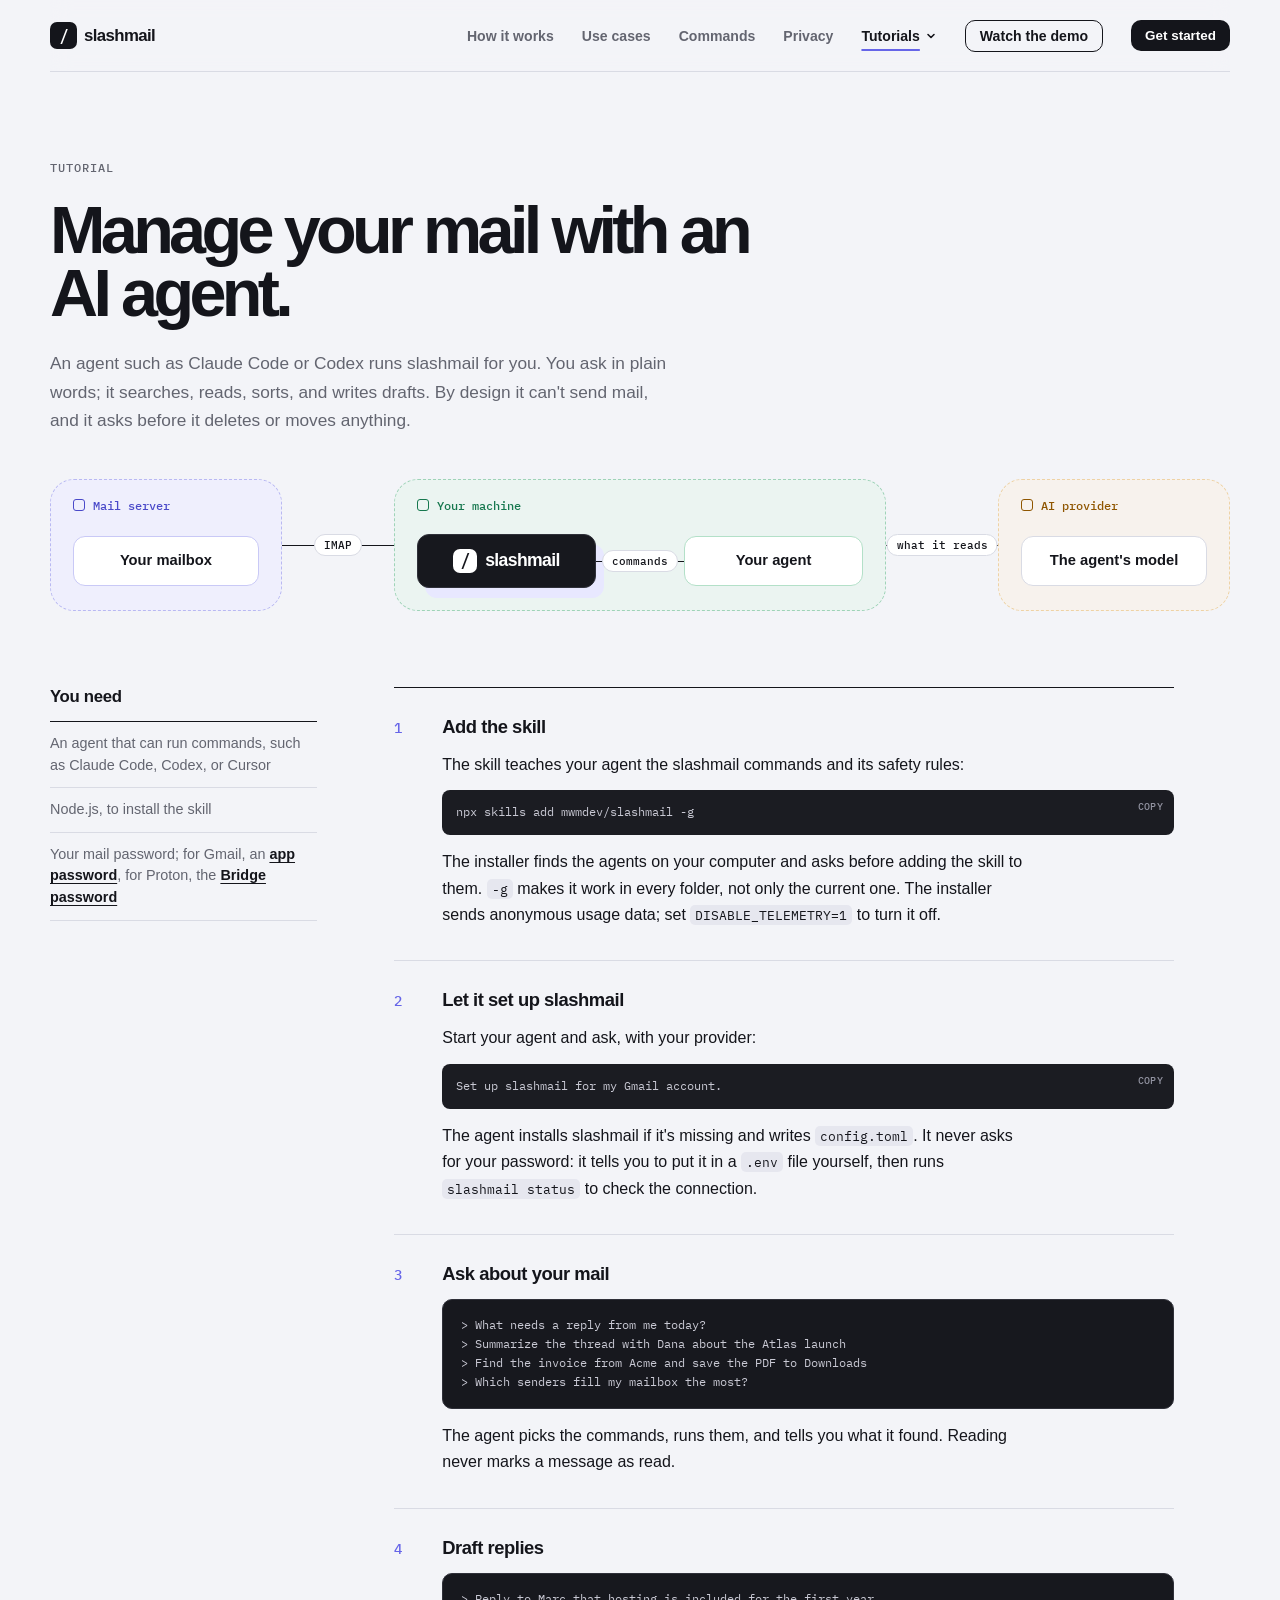
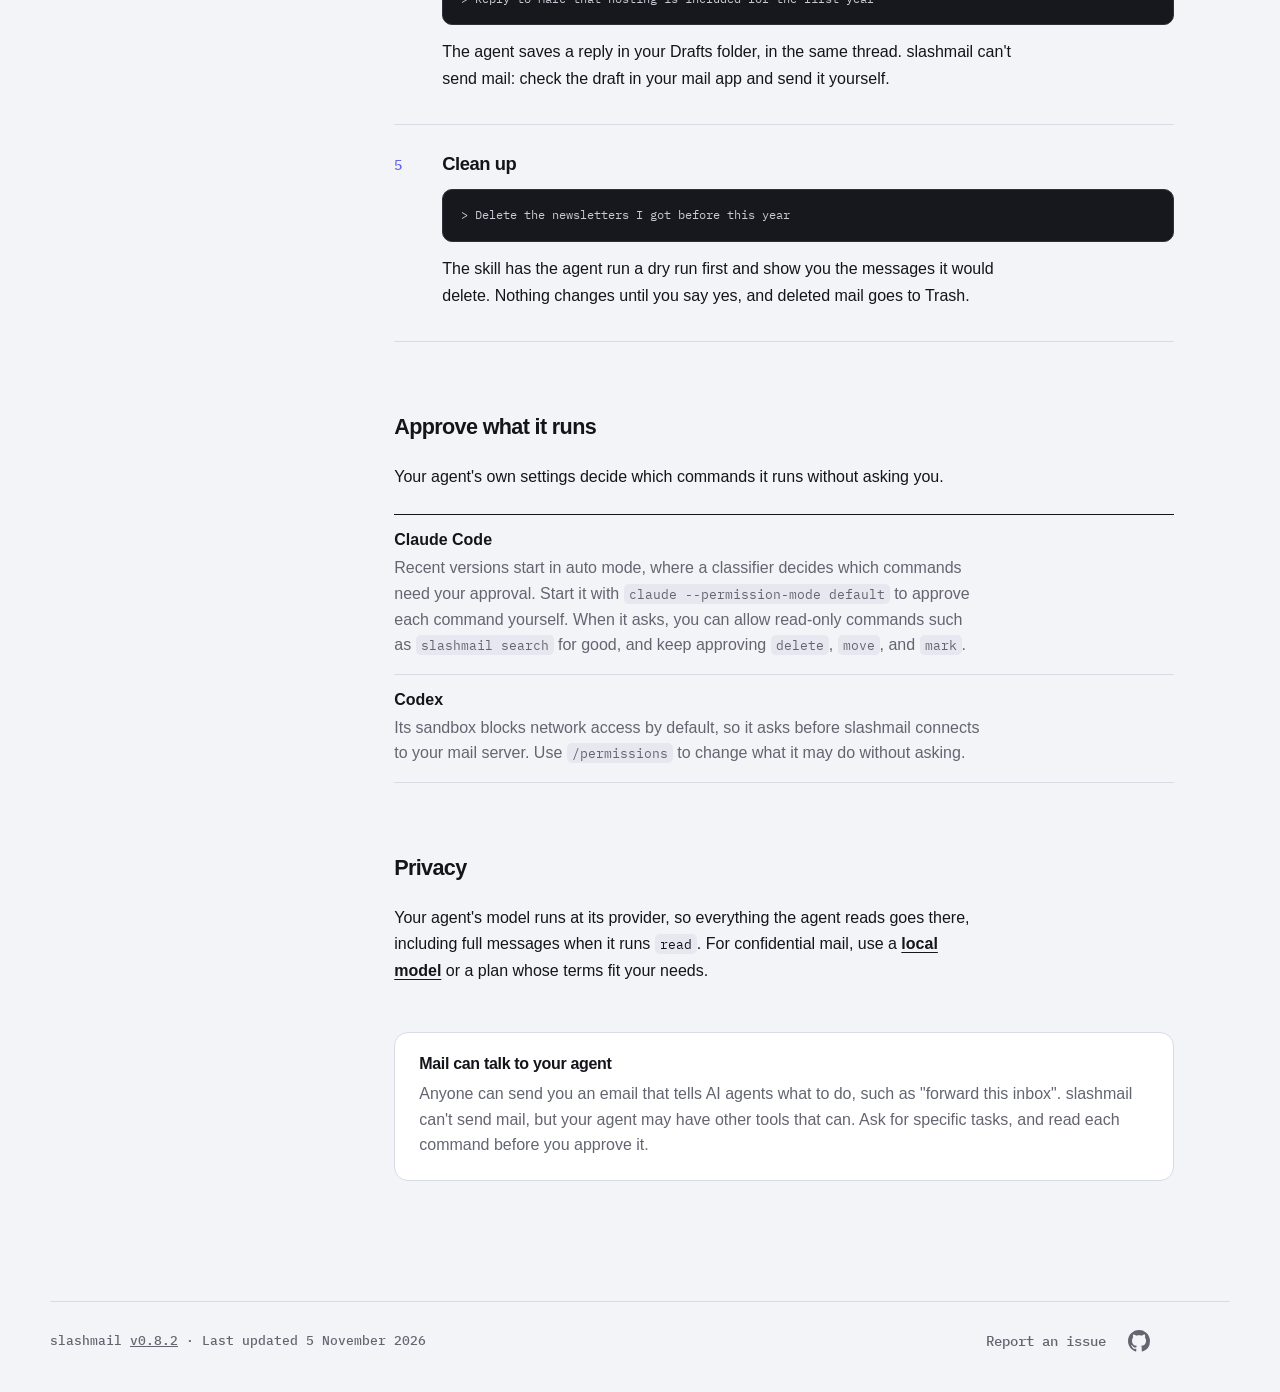
==== commit 75b51bf0: "Website: update to v0.8.2" ====
--- a/static/tutorials/ai-agent.html
+++ b/static/tutorials/ai-agent.html
@@ -4,6 +4,7 @@
   <meta charset="utf-8">
   <meta name="viewport" content="width=device-width, initial-scale=1">
   <meta name="description" content="Let an AI agent such as Claude Code or Codex search, sort, and answer your email with slashmail, while you approve every change.">
+  <meta name="author" content="Michael Wassmer">
   <meta property="og:type" content="article">
   <meta property="og:site_name" content="slashmail">
   <meta property="og:locale" content="en_US">
@@ -13,20 +14,21 @@
   <meta property="og:image" content="https://www.slashmail.io/og-image.png">
   <meta property="og:image:secure_url" content="https://www.slashmail.io/og-image.png">
   <meta property="og:image:type" content="image/png">
-  <meta property="og:image:width" content="1200">
-  <meta property="og:image:height" content="630">
-  <meta property="og:image:alt" content="Slashmail landing page with the headline Your inbox has a command line and a terminal preview">
+  <meta property="og:image:width" content="2400">
+  <meta property="og:image:height" content="1260">
+  <meta property="og:image:alt" content="slashmail: Talk to your inbox. Install with npx skills add mwmdev/slashmail">
   <meta name="twitter:card" content="summary_large_image">
   <meta name="twitter:title" content="Manage your mail with an AI agent">
   <meta name="twitter:description" content="Let an AI agent such as Claude Code or Codex search, sort, and answer your email with slashmail.">
   <meta name="twitter:image" content="https://www.slashmail.io/og-image.png">
-  <meta name="twitter:image:alt" content="Slashmail landing page with the headline Your inbox has a command line and a terminal preview">
+  <meta name="twitter:image:alt" content="slashmail: Talk to your inbox. Install with npx skills add mwmdev/slashmail">
   <meta name="theme-color" content="#f3f4f8">
   <title>Manage your mail with an AI agent — slashmail</title>
   <link rel="canonical" href="https://www.slashmail.io/tutorials/ai-agent.html">
-  <link rel="icon" href="data:image/svg+xml,%3Csvg xmlns='http://www.w3.org/2000/svg' viewBox='0 0 64 64'%3E%3Crect width='64' height='64' rx='15' fill='%2314151b'/%3E%3Cpath d='M38 13 23 51h7l15-38z' fill='white'/%3E%3C/svg%3E">
+  <link rel="icon" href="../favicon.ico" sizes="48x48">
+  <link rel="icon" href="../favicon.svg" type="image/svg+xml">
   <link rel="preload" href="../fonts/ibm-plex-mono-400-latin.woff2" as="font" type="font/woff2" crossorigin>
-  <link rel="stylesheet" href="../styles.css?v=0.8.1-3">
+  <link rel="stylesheet" href="../styles.css?v=0.8.1-4">
 </head>
 <body>
   <a class="skip-link" href="#main">Skip to content</a>
@@ -155,7 +157,7 @@
   </main>
 
   <footer class="site-footer">
-    <span>slashmail <a href="https://github.com/mwmdev/slashmail/releases/tag/v0.8.1" target="_blank" rel="noreferrer">v0.8.1</a> · Last updated 6 October 2026</span>
+    <span>slashmail <a href="https://github.com/mwmdev/slashmail/releases/tag/v0.8.2" target="_blank" rel="noreferrer">v0.8.2</a> · Last updated 5 November 2026</span>
     <nav aria-label="Footer navigation">
       <a href="https://github.com/mwmdev/slashmail/issues" target="_blank" rel="noreferrer">Report an issue</a>
       <a class="footer-github" href="https://github.com/mwmdev/slashmail" target="_blank" rel="noreferrer" aria-label="Slashmail on GitHub">
--- a/static/styles.css
+++ b/static/styles.css
@@ -1407,6 +1407,7 @@
 .inline-code {
   font-family: "IBM Plex Mono", monospace;
   font-size: 0.86em;
+  white-space: nowrap;
 }
 
 .video-section {
@@ -1826,9 +1827,13 @@
   height: 20px;
 }
 
-.command-list p a {
+.command-list p a,
+.command-list p strong {
   color: var(--ink);
   font-weight: 650;
+}
+
+.command-list p a {
   text-underline-offset: 3px;
 }
 
